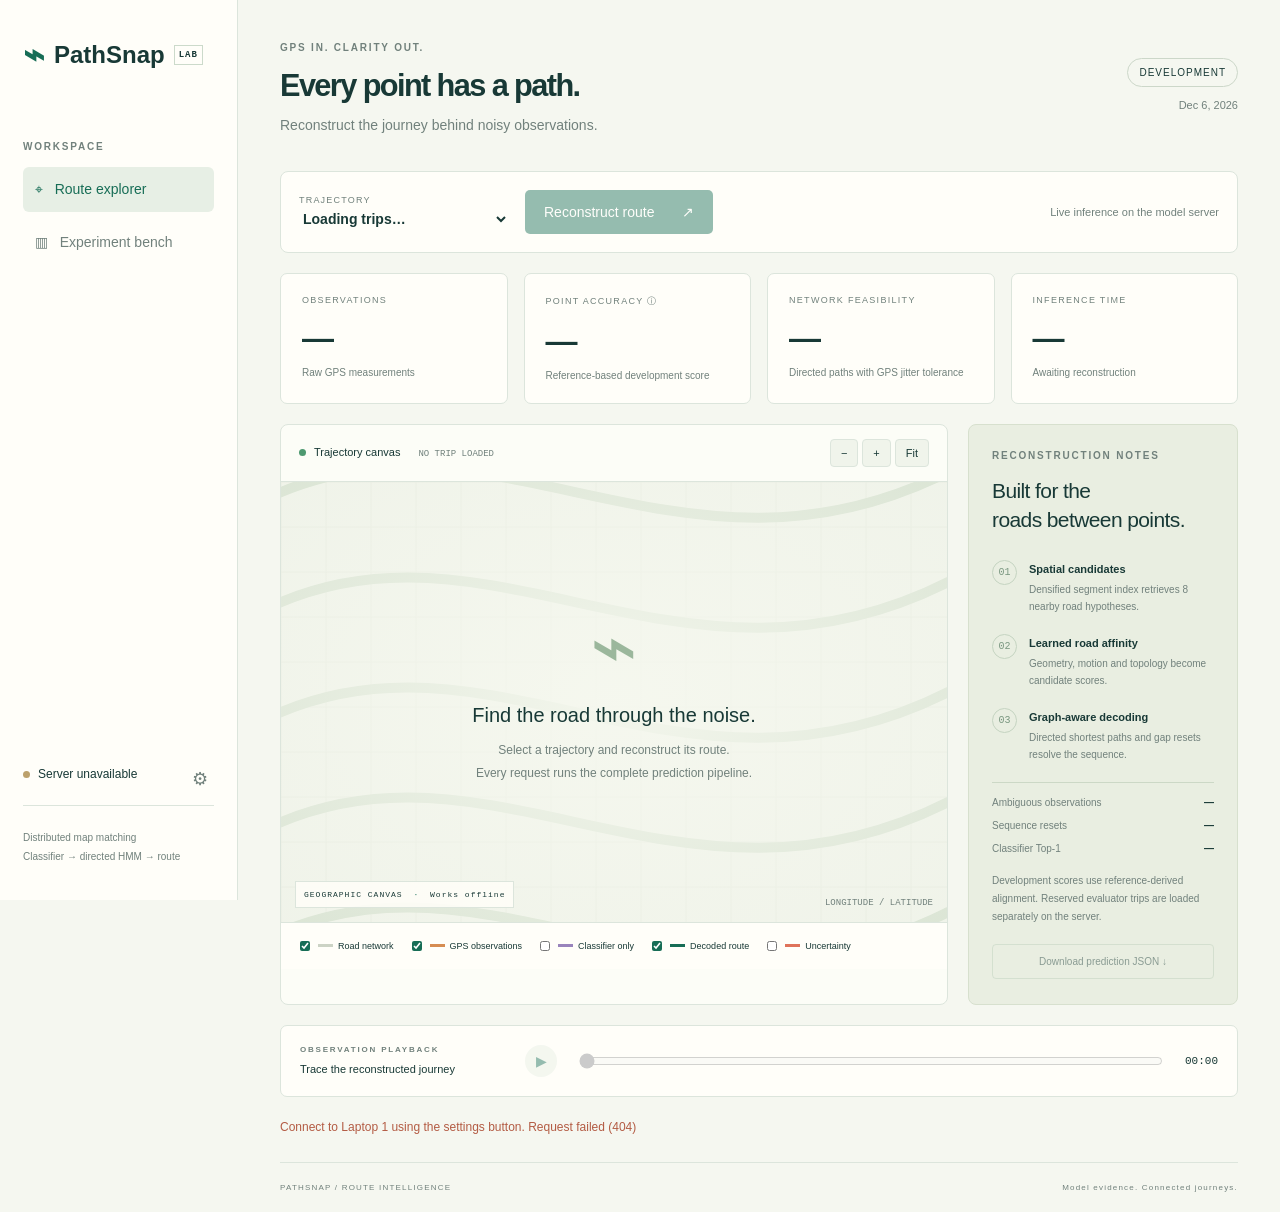
==== ui/index.html @ dffcfa97 "Prepare audited PathSnap publication snapshot" ====
<!doctype html>
<html lang="en">
  <head>
    <meta charset="utf-8" />
    <meta name="viewport" content="width=device-width,initial-scale=1" />
    <title>PathSnap / Route intelligence</title>
    <link rel="stylesheet" href="style.css" />
  </head>
  <body>
    <aside>
      <a class="brand" href="#"
        ><span class="brand-icon">⌁</span> PathSnap<span class="badge"
          >LAB</span
        ></a
      >
      <div class="eyebrow">WORKSPACE</div>
      <button class="nav active" data-view="map">⌖ &nbsp; Route explorer</button
      ><button class="nav" data-view="experiments">
        ▥ &nbsp; Experiment bench
      </button>
      <div class="sidebar-bottom">
        <span class="status-dot" id="statusDot"></span
        ><span id="connection">Connecting</span
        ><button id="settings" aria-label="API settings">⚙</button
        ><small
          >Distributed map matching<br />Classifier → directed HMM →
          route</small
        >
      </div>
    </aside>
    <main>
      <header>
        <div>
          <div class="eyebrow">GPS IN. CLARITY OUT.</div>
          <h1 id="pageTitle">Every point has a path.</h1>
          <p>Reconstruct the journey behind noisy observations.</p>
        </div>
        <div class="header-meta">
          <span class="pill" id="partition">DEVELOPMENT</span>
          <div id="clock"></div>
        </div>
      </header>
      <section id="mapView">
        <div class="toolbar">
          <div class="select-group">
            <label for="trip">TRAJECTORY</label
            ><select id="trip">
              <option>Loading trips…</option>
            </select>
          </div>
          <button class="primary" id="run">
            Reconstruct route <span>↗</span></button
          ><span class="toolbar-note" id="runNote"
            >Live inference on the model server</span
          >
        </div>
        <div class="metrics">
          <article>
            <label>OBSERVATIONS</label><strong id="observations">—</strong
            ><small>Raw GPS measurements</small>
          </article>
          <article>
            <label
              >POINT ACCURACY
              <span
                title="Computed on the server from derived reference alignment"
                >ⓘ</span
              ></label
            ><strong id="accuracy">—</strong
            ><small id="accuracyNote">Reference-based development score</small>
          </article>
          <article>
            <label>NETWORK FEASIBILITY</label><strong id="continuity">—</strong
            ><small>Directed paths with GPS jitter tolerance</small>
          </article>
          <article>
            <label>INFERENCE TIME</label><strong id="latency">—</strong
            ><small id="modelLabel">Awaiting reconstruction</small>
          </article>
        </div>
        <div class="explorer">
          <div class="map-panel">
            <div class="map-heading">
              <div>
                <span class="live-dot"></span><b>Trajectory canvas</b
                ><span id="tripTag">NO TRIP LOADED</span>
              </div>
              <div>
                <button id="zoomOut" aria-label="Zoom out">−</button
                ><button id="zoomIn" aria-label="Zoom in">+</button
                ><button id="fit">Fit</button>
              </div>
            </div>
            <div class="canvas-wrap">
              <canvas
                id="map"
                aria-label="Geographic route map, drag to pan and scroll to zoom"
              ></canvas>
              <div class="empty" id="empty">
                <div class="empty-symbol">⌁</div>
                <h2>Find the road through the noise.</h2>
                <p>
                  Select a trajectory and reconstruct its route.<br />Every
                  request runs the complete prediction pipeline.
                </p>
              </div>
              <div class="map-chip">
                GEOGRAPHIC CANVAS <span>·</span> Works offline
              </div>
              <div class="map-coordinates" id="coords">
                LONGITUDE / LATITUDE
              </div>
            </div>
            <div class="legend">
              <label
                ><input type="checkbox" data-layer="roads" checked /><i
                  class="road"
                ></i
                >Road network</label
              ><label
                ><input type="checkbox" data-layer="gps" checked /><i
                  class="gps"
                ></i
                >GPS observations</label
              ><label
                ><input type="checkbox" data-layer="classifier" /><i
                  class="classifier"
                ></i
                >Classifier only</label
              ><label
                ><input type="checkbox" data-layer="route" checked /><i
                  class="route"
                ></i
                >Decoded route</label
              ><label
                ><input type="checkbox" data-layer="uncertainty" /><i
                  class="uncertainty"
                ></i
                >Uncertainty</label
              >
            </div>
          </div>
          <div class="inspector">
            <div class="eyebrow">RECONSTRUCTION NOTES</div>
            <h2>Built for the<br />roads between points.</h2>
            <div class="pipeline-step">
              <span>01</span>
              <div>
                <b>Spatial candidates</b>
                <p>
                  Densified segment index retrieves 8 nearby road hypotheses.
                </p>
              </div>
            </div>
            <div class="pipeline-step">
              <span>02</span>
              <div>
                <b>Learned road affinity</b>
                <p>Geometry, motion and topology become candidate scores.</p>
              </div>
            </div>
            <div class="pipeline-step">
              <span>03</span>
              <div>
                <b>Graph-aware decoding</b>
                <p>
                  Directed shortest paths and gap resets resolve the sequence.
                </p>
              </div>
            </div>
            <div class="inspector-stats">
              <div>
                <span>Ambiguous observations</span><b id="uncertain">—</b>
              </div>
              <div><span>Sequence resets</span><b id="resets">—</b></div>
              <div>
                <span>Classifier Top-1</span><b id="classifierAccuracy">—</b>
              </div>
            </div>
            <div class="notice" id="metricBasis">
              Development scores use reference-derived alignment. Reserved
              evaluator trips are loaded separately on the server.
            </div>
            <button id="export" class="secondary" disabled>
              Download prediction JSON ↓
            </button>
          </div>
        </div>
        <div class="timeline">
          <div>
            <div class="eyebrow">OBSERVATION PLAYBACK</div>
            <b id="playbackLabel">Trace the reconstructed journey</b>
          </div>
          <button id="play" disabled aria-label="Play trajectory">▶</button
          ><input
            id="scrub"
            type="range"
            min="0"
            max="100"
            value="0"
            disabled
          /><span id="timeLabel">00:00</span>
        </div>
        <div id="message" role="status" aria-live="polite"></div>
      </section>
      <section id="experimentsView" hidden>
        <div class="section-heading">
          <h2>Evidence before selection.</h2>
          <p>
            Measured experiments, grouped by trip. Scores use derived point
            references.
          </p>
        </div>
        <div class="experiment-card">
          <div id="experimentSummary"></div>
          <div class="table-wrap">
            <table>
              <thead>
                <tr>
                  <th>MODEL</th>
                  <th>CV MACRO F1</th>
                  <th>CV TOP-1</th>
                  <th>TEST MACRO F1</th>
                  <th>TEST TOP-1</th>
                  <th>LOG LOSS</th>
                  <th>INFERENCE</th>
                </tr>
              </thead>
              <tbody id="experimentRows"></tbody>
            </table>
          </div>
        </div>
        <div class="experiment-card">
          <h2>Sequence decoding / ablation</h2>
          <div id="ablations"></div>
          <p class="notice">
            Decoder settings are selected on the ten permitted student-test
            trips. These development scores are optimistic; reserved evaluator
            performance remains unmeasured.
          </p>
        </div>
      </section>
      <footer>
        <span>PATHSNAP / ROUTE INTELLIGENCE</span
        ><span>Model evidence. Connected journeys.</span>
      </footer>
    </main>
    <dialog id="settingsDialog">
      <form method="dialog">
        <div class="eyebrow">TWO-LAPTOP CONNECTION</div>
        <h2>Connect to the model server.</h2>
        <p>
          Enter Laptop 1’s IPv4 address and port.<br />Example:
          http://192.168.1.25:8000
        </p>
        <label for="apiUrl">API server URL</label
        ><input id="apiUrl" type="url" required />
        <div class="dialog-actions">
          <button value="cancel" formnovalidate>Cancel</button
          ><button id="saveSettings" value="save" class="primary">
            Save connection
          </button>
        </div>
      </form>
    </dialog>
    <script src="app.js"></script>
  </body>
</html>
---- ui/style.css ----
:root {
  --ink: #183936;
  --muted: #71817c;
  --accent: #176d56;
  --line: #dce5dc;
  --paper: #f5f7f0;
  --orange: #d68d53;
}
* {
  box-sizing: border-box;
}
body {
  margin: 0;
  background: var(--paper);
  color: var(--ink);
  font:
    14px "DM Sans",
    Segoe UI,
    sans-serif;
}
button,
input,
select {
  font: inherit;
}
button {
  cursor: pointer;
  border: 0;
}
button:disabled {
  opacity: 0.45;
  cursor: default;
}
aside {
  width: 238px;
  background: #fffef9;
  position: fixed;
  inset: 0 auto 0 0;
  border-right: 1px solid var(--line);
  padding: 34px 23px;
  display: flex;
  flex-direction: column;
}
.brand {
  display: flex;
  align-items: center;
  gap: 9px;
  text-decoration: none;
  font:
    800 24px Manrope,
    Segoe UI,
    sans-serif;
  color: var(--ink);
  margin-bottom: 65px;
}
.brand-icon {
  font-size: 36px;
  color: var(--accent);
}
.badge {
  font: 600 9px monospace;
  border: 1px solid #ccdacb;
  padding: 4px;
  letter-spacing: 1px;
}
.eyebrow {
  font-size: 10px;
  letter-spacing: 1.8px;
  font-weight: 700;
  color: var(--muted);
  margin-bottom: 15px;
}
.nav {
  text-align: left;
  background: none;
  color: var(--muted);
  padding: 14px 12px;
  border-radius: 6px;
  margin-bottom: 8px;
  font-weight: 500;
}
.nav.active {
  background: #e7efe5;
  color: var(--accent);
}
.sidebar-bottom {
  margin-top: auto;
  font-size: 12px;
}
.status-dot,
.live-dot {
  display: inline-block;
  width: 7px;
  height: 7px;
  border-radius: 50%;
  background: #bca16c;
  margin-right: 8px;
}
.status-dot.connected,
.live-dot {
  background: #4d9970;
}
.sidebar-bottom small {
  display: block;
  border-top: 1px solid var(--line);
  padding-top: 22px;
  margin-top: 24px;
  line-height: 1.9;
  color: var(--muted);
}
#settings {
  float: right;
  background: none;
  color: var(--muted);
  font-size: 18px;
}
main {
  margin-left: 238px;
  padding: 42px 42px 20px;
  max-width: 1900px;
}
header {
  display: flex;
  justify-content: space-between;
  gap: 20px;
  align-items: center;
  margin-bottom: 38px;
}
h1 {
  font:
    600 clamp(26px, 2.4vw, 40px) / 1.2 Manrope,
    Segoe UI,
    sans-serif;
  letter-spacing: -1.6px;
  margin: 0 0 12px;
}
header p,
.section-heading p {
  color: var(--muted);
  margin: 0;
}
.header-meta {
  text-align: right;
}
.pill {
  font-size: 10px;
  letter-spacing: 1px;
  border: 1px solid #ccd7c9;
  padding: 8px 11px;
  border-radius: 20px;
}
#clock {
  margin-top: 20px;
  color: var(--muted);
  font-size: 11px;
}
.toolbar {
  display: flex;
  gap: 16px;
  align-items: center;
  padding: 18px;
  background: #fffef9;
  border: 1px solid var(--line);
  border-radius: 8px;
}
.select-group {
  min-width: 210px;
}
.select-group label {
  display: block;
  font-size: 9px;
  letter-spacing: 1.2px;
  color: var(--muted);
  margin-bottom: 5px;
}
select {
  border: 0;
  background: transparent;
  color: var(--ink);
  font-weight: 600;
  width: 100%;
  outline: none;
}
.primary {
  background: var(--accent);
  color: white;
  padding: 14px 19px;
  border-radius: 5px;
  font-weight: 500;
}
.primary span {
  margin-left: 24px;
}
.toolbar-note {
  font-size: 11px;
  color: var(--muted);
  margin-left: auto;
}
.metrics {
  display: grid;
  grid-template-columns: repeat(4, 1fr);
  gap: 16px;
  margin: 20px 0;
}
.metrics article {
  background: #fffef9;
  border: 1px solid var(--line);
  border-radius: 7px;
  padding: 21px;
}
.metrics label {
  font-size: 9px;
  letter-spacing: 1.3px;
  color: var(--muted);
  display: block;
}
.metrics strong {
  display: block;
  font:
    600 32px Manrope,
    Segoe UI,
    sans-serif;
  letter-spacing: -1px;
  margin: 15px 0 6px;
}
.metrics small {
  font-size: 10px;
  color: var(--muted);
}
.explorer {
  display: grid;
  grid-template-columns: minmax(0, 1fr) 270px;
  gap: 20px;
}
.map-panel {
  border: 1px solid var(--line);
  border-radius: 8px;
  overflow: hidden;
  background: #fcfdf7;
}
.map-heading {
  height: 57px;
  display: flex;
  justify-content: space-between;
  align-items: center;
  padding: 0 18px;
  border-bottom: 1px solid var(--line);
  font-size: 11px;
}
.map-heading b {
  font-weight: 500;
}
#tripTag {
  font: 9px monospace;
  margin-left: 18px;
  color: var(--muted);
}
.map-heading button {
  background: #f0f4eb;
  padding: 7px 10px;
  border: 1px solid var(--line);
  margin-left: 4px;
  border-radius: 4px;
  color: var(--ink);
}
.canvas-wrap {
  height: 440px;
  position: relative;
  overflow: hidden;
  background: #edf1e7;
}
canvas#map {
  width: 100%;
  height: 100%;
  display: block;
  cursor: grab;
}
.empty {
  position: absolute;
  inset: 0;
  display: flex;
  flex-direction: column;
  justify-content: center;
  align-items: center;
  text-align: center;
  pointer-events: none;
  background: radial-gradient(
    ellipse,
    rgba(246, 248, 239, 0.92),
    rgba(246, 248, 239, 0.3)
  );
}
.empty-symbol {
  font-size: 80px;
  line-height: 1;
  color: #9bb79c;
}
.empty h2 {
  font:
    500 20px Manrope,
    Segoe UI,
    sans-serif;
  margin-bottom: 0;
}
.empty p {
  color: var(--muted);
  font-size: 12px;
  line-height: 1.9;
}
.map-chip {
  position: absolute;
  bottom: 14px;
  left: 14px;
  font: 8px monospace;
  letter-spacing: 1px;
  background: #fffef9dd;
  border: 1px solid var(--line);
  padding: 8px;
}
.map-chip span {
  margin: 0 5px;
  color: var(--accent);
}
.map-coordinates {
  position: absolute;
  bottom: 14px;
  right: 14px;
  font: 9px monospace;
  color: var(--muted);
}
.legend {
  display: flex;
  flex-wrap: wrap;
  gap: 14px;
  padding: 15px;
  font-size: 9px;
  border-top: 1px solid var(--line);
  background: #fffef9;
}
.legend label {
  display: flex;
  align-items: center;
  gap: 5px;
  cursor: pointer;
}
.legend input {
  width: 10px;
  height: 10px;
  accent-color: var(--accent);
}
.legend i {
  display: inline-block;
  width: 15px;
  height: 3px;
  background: #ccd3c5;
}
.legend i.gps {
  background: #d68d53;
}
.legend i.route {
  background: #176d56;
}
.legend i.classifier {
  background: #9984bc;
}
.legend i.uncertainty {
  background: #df735b;
}
.inspector {
  background: #e9eee1;
  border: 1px solid #d7e0ce;
  border-radius: 8px;
  padding: 25px 23px;
}
.inspector h2 {
  font:
    500 21px/1.4 Manrope,
    Segoe UI,
    sans-serif;
  letter-spacing: -0.6px;
  margin: 0 0 25px;
}
.pipeline-step {
  display: flex;
  gap: 12px;
  margin: 0 0 19px;
}
.pipeline-step > span {
  font: 10px monospace;
  color: #7a9780;
  border: 1px solid #c5d4c1;
  border-radius: 50%;
  width: 25px;
  height: 25px;
  display: grid;
  place-items: center;
  flex-shrink: 0;
}
.pipeline-step b {
  font-size: 11px;
  font-weight: 600;
}
.pipeline-step p {
  font-size: 10px;
  line-height: 1.7;
  color: var(--muted);
  margin: 5px 0 0;
}
.inspector-stats {
  border-top: 1px solid #ccd8c6;
  padding-top: 14px;
}
.inspector-stats > div {
  display: flex;
  justify-content: space-between;
  font-size: 10px;
  margin: 0 0 12px;
}
.inspector-stats span {
  color: var(--muted);
}
.notice {
  font-size: 10px;
  line-height: 1.8;
  color: var(--muted);
  margin: 18px 0;
}
.secondary {
  border: 1px solid #bbceba;
  color: var(--ink);
  background: transparent;
  padding: 11px;
  font-size: 10px;
  width: 100%;
  border-radius: 4px;
}
.timeline {
  display: flex;
  align-items: center;
  gap: 20px;
  background: #fffef9;
  border: 1px solid var(--line);
  border-radius: 7px;
  margin: 20px 0;
  padding: 19px;
}
.timeline .eyebrow {
  font-size: 8px;
  margin-bottom: 6px;
}
.timeline b {
  font-size: 11px;
  font-weight: 500;
}
.timeline > div {
  min-width: 205px;
}
.timeline button {
  background: #e7efe5;
  color: var(--accent);
  border-radius: 50%;
  width: 32px;
  height: 32px;
}
.timeline input {
  flex: 1;
  accent-color: var(--accent);
}
#timeLabel {
  font: 11px monospace;
}
#message {
  font-size: 12px;
  line-height: 1.7;
  color: var(--muted);
  min-height: 20px;
}
footer {
  display: flex;
  justify-content: space-between;
  border-top: 1px solid var(--line);
  padding-top: 20px;
  margin-top: 25px;
  font-size: 8px;
  letter-spacing: 1.2px;
  color: var(--muted);
}
dialog {
  border: 1px solid var(--line);
  border-radius: 12px;
  padding: 32px;
  max-width: 450px;
  background: #fffef9;
  color: var(--ink);
}
dialog::backdrop {
  background: #18393677;
}
dialog p {
  color: var(--muted);
  line-height: 1.8;
}
dialog label {
  display: block;
  font-size: 11px;
  margin-bottom: 10px;
}
dialog input {
  width: 100%;
  border: 1px solid var(--line);
  padding: 12px;
  border-radius: 5px;
}
.dialog-actions {
  display: flex;
  justify-content: flex-end;
  gap: 10px;
  margin-top: 24px;
}
.dialog-actions button:not(.primary) {
  background: transparent;
  color: var(--muted);
}
.section-heading h2 {
  font:
    500 28px Manrope,
    Segoe UI,
    sans-serif;
}
.experiment-card {
  background: #fffef9;
  border: 1px solid var(--line);
  border-radius: 8px;
  padding: 25px;
  margin-top: 25px;
}
.table-wrap {
  overflow: auto;
}
table {
  width: 100%;
  border-collapse: collapse;
  text-align: left;
  font-size: 12px;
}
th {
  font-size: 9px;
  letter-spacing: 1px;
  color: var(--muted);
  padding: 18px 12px;
  border-bottom: 1px solid var(--line);
}
td {
  padding: 17px 12px;
  border-bottom: 1px solid #edf0e8;
}
tr.winner {
  background: #e7efe5;
}
#experimentSummary {
  line-height: 1.8;
  color: var(--muted);
  font-size: 12px;
}
#ablations {
  display: grid;
  grid-template-columns: repeat(4, 1fr);
  gap: 18px;
}
.ablation {
  padding: 20px;
  background: #f1f5ea;
  border-radius: 5px;
}
.ablation span {
  font-size: 11px;
  color: var(--muted);
}
.ablation strong {
  display: block;
  font:
    600 28px Manrope,
    Segoe UI,
    sans-serif;
  margin: 12px 0;
}
.ablation small {
  font-size: 10px;
  color: var(--muted);
}
[hidden] {
  display: none !important;
}
@media (min-width: 1600px) {
  .canvas-wrap {
    height: 540px;
  }
  .explorer {
    grid-template-columns: minmax(0, 1fr) 310px;
  }
}
@media (max-width: 1150px) {
  aside {
    width: 195px;
    padding: 30px 17px;
  }
  .brand {
    font-size: 21px;
  }
  main {
    margin-left: 195px;
    padding: 30px 24px;
  }
  .explorer {
    grid-template-columns: 1fr;
  }
  .inspector {
    display: none;
  }
  .toolbar-note {
    display: none;
  }
  .metrics article {
    padding: 15px;
  }
  .metrics strong {
    font-size: 26px;
  }
}
@media (max-width: 700px) {
  aside {
    position: static;
    width: auto;
    padding: 14px;
    flex-direction: row;
    gap: 8px;
    align-items: center;
  }
  .brand {
    margin: 0 auto 0 0;
    font-size: 20px;
  }
  .brand-icon {
    font-size: 25px;
  }
  .badge,
  aside > .eyebrow,
  .sidebar-bottom {
    display: none;
  }
  .nav {
    margin: 0;
    font-size: 10px;
    padding: 10px;
  }
  main {
    margin: 0;
    padding: 24px 14px;
  }
  .header-meta {
    display: none;
  }
  header {
    margin-bottom: 25px;
  }
  h1 {
    letter-spacing: -1px;
  }
  .metrics {
    grid-template-columns: repeat(2, 1fr);
    gap: 10px;
  }
  .toolbar {
    gap: 10px;
    padding: 12px;
  }
  .select-group {
    min-width: 0;
    flex: 1;
  }
  .primary {
    font-size: 11px;
    padding: 13px;
  }
  .primary span {
    margin-left: 5px;
  }
  .canvas-wrap {
    height: 380px;
  }
  #tripTag {
    display: none;
  }
  .timeline {
    gap: 10px;
  }
  .timeline > div {
    display: none;
  }
  .legend {
    gap: 8px;
  }
  .map-coordinates {
    display: none;
  }
  #ablations {
    grid-template-columns: repeat(2, 1fr);
  }
  footer span:last-child {
    display: none;
  }
}
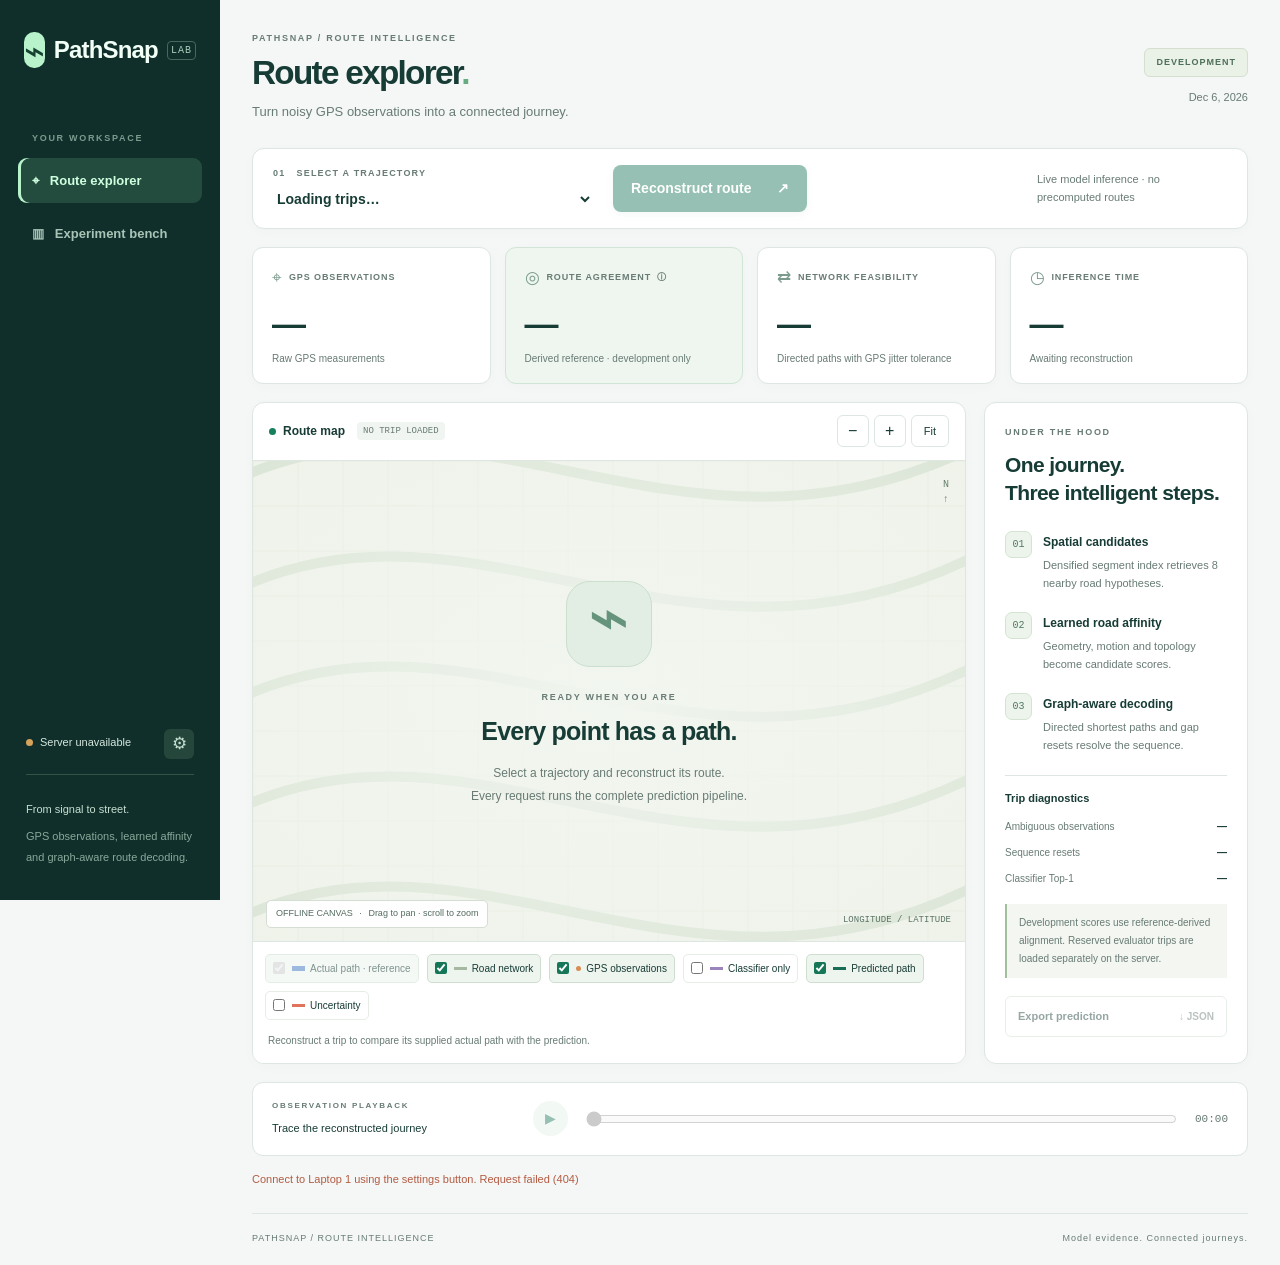
==== commit aaefc5b9: "Refresh dashboard and add independent reference route comparison" ====
--- a/ui/index.html
+++ b/ui/index.html
@@ -8,13 +8,14 @@
   </head>
   <body>
     <aside>
-      <a class="brand" href="#"
+      <a class="brand" href="#" aria-label="PathSnap home"
         ><span class="brand-icon">⌁</span> PathSnap<span class="badge"
           >LAB</span
         ></a
       >
-      <div class="eyebrow">WORKSPACE</div>
-      <button class="nav active" data-view="map">⌖ &nbsp; Route explorer</button
+      <div class="eyebrow">YOUR WORKSPACE</div>
+      <button class="nav active" data-view="map" aria-current="page">
+        ⌖ &nbsp; Route explorer</button
       ><button class="nav" data-view="experiments">
         ▥ &nbsp; Experiment bench
       </button>
@@ -23,17 +24,19 @@
         ><span id="connection">Connecting</span
         ><button id="settings" aria-label="API settings">⚙</button
         ><small
-          >Distributed map matching<br />Classifier → directed HMM →
-          route</small
+          ><b>From signal to street.</b><br />GPS observations, learned
+          affinity<br />and graph-aware route decoding.</small
         >
       </div>
     </aside>
     <main>
       <header>
         <div>
-          <div class="eyebrow">GPS IN. CLARITY OUT.</div>
-          <h1 id="pageTitle">Every point has a path.</h1>
-          <p>Reconstruct the journey behind noisy observations.</p>
+          <div class="eyebrow">PATHSNAP / ROUTE INTELLIGENCE</div>
+          <h1 id="pageTitle">Route explorer<span class="title-dot">.</span></h1>
+          <p id="pageSubtitle">
+            Turn noisy GPS observations into a connected journey.
+          </p>
         </div>
         <div class="header-meta">
           <span class="pill" id="partition">DEVELOPMENT</span>
@@ -43,38 +46,43 @@
       <section id="mapView">
         <div class="toolbar">
           <div class="select-group">
-            <label for="trip">TRAJECTORY</label
+            <label for="trip">01 &nbsp; SELECT A TRAJECTORY</label
             ><select id="trip">
               <option>Loading trips…</option>
             </select>
           </div>
-          <button class="primary" id="run">
+          <button class="primary" id="run" disabled>
             Reconstruct route <span>↗</span></button
           ><span class="toolbar-note" id="runNote"
-            >Live inference on the model server</span
+            >Live model inference · no precomputed routes</span
           >
         </div>
         <div class="metrics">
           <article>
-            <label>OBSERVATIONS</label><strong id="observations">—</strong
+            <label><span class="metric-icon">⌖</span> GPS OBSERVATIONS</label
+            ><strong id="observations">—</strong
             ><small>Raw GPS measurements</small>
           </article>
           <article>
             <label
-              >POINT ACCURACY
+              ><span class="metric-icon">◎</span> ROUTE AGREEMENT
               <span
                 title="Computed on the server from derived reference alignment"
                 >ⓘ</span
               ></label
             ><strong id="accuracy">—</strong
-            ><small id="accuracyNote">Reference-based development score</small>
+            ><small id="accuracyNote"
+              >Derived reference · development only</small
+            >
           </article>
           <article>
-            <label>NETWORK FEASIBILITY</label><strong id="continuity">—</strong
+            <label><span class="metric-icon">⇄</span> NETWORK FEASIBILITY</label
+            ><strong id="continuity">—</strong
             ><small>Directed paths with GPS jitter tolerance</small>
           </article>
           <article>
-            <label>INFERENCE TIME</label><strong id="latency">—</strong
+            <label><span class="metric-icon">◷</span> INFERENCE TIME</label
+            ><strong id="latency">—</strong
             ><small id="modelLabel">Awaiting reconstruction</small>
           </article>
         </div>
@@ -82,7 +90,7 @@
           <div class="map-panel">
             <div class="map-heading">
               <div>
-                <span class="live-dot"></span><b>Trajectory canvas</b
+                <span class="live-dot"></span><b>Route map</b
                 ><span id="tripTag">NO TRIP LOADED</span>
               </div>
               <div>
@@ -98,20 +106,39 @@
               ></canvas>
               <div class="empty" id="empty">
                 <div class="empty-symbol">⌁</div>
-                <h2>Find the road through the noise.</h2>
+                <span class="eyebrow">READY WHEN YOU ARE</span>
+                <h2>Every point has a path.</h2>
                 <p>
                   Select a trajectory and reconstruct its route.<br />Every
                   request runs the complete prediction pipeline.
                 </p>
               </div>
+              <div class="loading-overlay" id="loading" hidden role="status">
+                <span class="spinner" aria-hidden="true"></span>
+                <b>Reconstructing the journey</b>
+                <span
+                  >Running candidates, classifier and sequence decoding…</span
+                >
+              </div>
+              <span class="north" aria-hidden="true">N<br />↑</span>
               <div class="map-chip">
-                GEOGRAPHIC CANVAS <span>·</span> Works offline
+                OFFLINE CANVAS <span>·</span> Drag to pan · scroll to zoom
               </div>
               <div class="map-coordinates" id="coords">
                 LONGITUDE / LATITUDE
               </div>
             </div>
             <div class="legend">
+              <label
+                id="referenceLayerLabel"
+                title="Supplied .route reference, loaded separately after prediction"
+                ><input
+                  type="checkbox"
+                  data-layer="reference"
+                  checked
+                  disabled
+                /><i class="reference"></i>Actual path · reference</label
+              >
               <label
                 ><input type="checkbox" data-layer="roads" checked /><i
                   class="road"
@@ -131,7 +158,7 @@
                 ><input type="checkbox" data-layer="route" checked /><i
                   class="route"
                 ></i
-                >Decoded route</label
+                >Predicted path</label
               ><label
                 ><input type="checkbox" data-layer="uncertainty" /><i
                   class="uncertainty"
@@ -139,10 +166,17 @@
                 >Uncertainty</label
               >
             </div>
+            <div id="referenceNote" class="reference-note" role="status">
+              Reconstruct a trip to compare its supplied actual path with the
+              prediction.
+            </div>
           </div>
           <div class="inspector">
-            <div class="eyebrow">RECONSTRUCTION NOTES</div>
-            <h2>Built for the<br />roads between points.</h2>
+            <div class="eyebrow">UNDER THE HOOD</div>
+            <h2>
+              One journey.<br />
+              Three intelligent steps.
+            </h2>
             <div class="pipeline-step">
               <span>01</span>
               <div>
@@ -169,6 +203,7 @@
               </div>
             </div>
             <div class="inspector-stats">
+              <h3>Trip diagnostics</h3>
               <div>
                 <span>Ambiguous observations</span><b id="uncertain">—</b>
               </div>
@@ -182,7 +217,7 @@
               evaluator trips are loaded separately on the server.
             </div>
             <button id="export" class="secondary" disabled>
-              Download prediction JSON ↓
+              Export prediction <span>↓ JSON</span>
             </button>
           </div>
         </div>
@@ -194,6 +229,7 @@
           <button id="play" disabled aria-label="Play trajectory">▶</button
           ><input
             id="scrub"
+            aria-label="Observation playback position"
             type="range"
             min="0"
             max="100"
@@ -205,10 +241,12 @@
       </section>
       <section id="experimentsView" hidden>
         <div class="section-heading">
-          <h2>Evidence before selection.</h2>
+          <div class="eyebrow">MODEL COMPARISON</div>
+          <h2>Evidence behind every decision.</h2>
           <p>
-            Measured experiments, grouped by trip. Scores use derived point
-            references.
+            Trip-grouped cross-validation compares candidate classifiers. Test
+            Top-1 is pooled across observations; route scores below give each
+            trip equal weight.
           </p>
         </div>
         <div class="experiment-card">
@@ -220,8 +258,8 @@
                   <th>MODEL</th>
                   <th>CV MACRO F1</th>
                   <th>CV TOP-1</th>
-                  <th>TEST MACRO F1</th>
-                  <th>TEST TOP-1</th>
+                  <th>DEV TEST F1</th>
+                  <th>DEV TEST TOP-1</th>
                   <th>LOG LOSS</th>
                   <th>INFERENCE</th>
                 </tr>
@@ -231,7 +269,8 @@
           </div>
         </div>
         <div class="experiment-card">
-          <h2>Sequence decoding / ablation</h2>
+          <div class="eyebrow">FROM CANDIDATES TO CONNECTED ROUTES</div>
+          <h2>What sequence decoding adds</h2>
           <div id="ablations"></div>
           <p class="notice">
             Decoder settings are selected on the ten permitted student-test
--- a/ui/style.css
+++ b/ui/style.css
@@ -1,10 +1,12 @@
 :root {
-  --ink: #183936;
-  --muted: #71817c;
-  --accent: #176d56;
-  --line: #dce5dc;
-  --paper: #f5f7f0;
+  --ink: #173c35;
+  --muted: #687b75;
+  --accent: #167658;
+  --line: #dde6e0;
+  --paper: #f4f7f5;
   --orange: #d68d53;
+  --surface: #fff;
+  --shadow: 0 3px 14px #183c3505;
 }
 * {
   box-sizing: border-box;
@@ -14,8 +16,8 @@
   background: var(--paper);
   color: var(--ink);
   font:
-    14px "DM Sans",
-    Segoe UI,
+    14px/1.5 "Segoe UI",
+    Arial,
     sans-serif;
 }
 button,
@@ -26,66 +28,106 @@
 button {
   cursor: pointer;
   border: 0;
+  transition:
+    background 0.15s,
+    box-shadow 0.15s,
+    transform 0.15s;
 }
 button:disabled {
   opacity: 0.45;
-  cursor: default;
+  cursor: not-allowed;
+}
+button:not(:disabled):active {
+  transform: translateY(1px);
+}
+button:focus-visible,
+a:focus-visible,
+input:focus-visible,
+select:focus-visible,
+canvas:focus-visible {
+  outline: 3px solid #73c9a8;
+  outline-offset: 3px;
+}
+button:hover:not(:disabled) {
+  filter: brightness(0.96);
+}
+[hidden] {
+  display: none !important;
 }
 aside {
-  width: 238px;
-  background: #fffef9;
+  width: 220px;
+  background: #102f2a;
   position: fixed;
   inset: 0 auto 0 0;
-  border-right: 1px solid var(--line);
-  padding: 34px 23px;
+  padding: 32px 18px;
   display: flex;
   flex-direction: column;
+  color: #d5e7df;
+  z-index: 5;
 }
 .brand {
   display: flex;
   align-items: center;
   gap: 9px;
   text-decoration: none;
-  font:
-    800 24px Manrope,
-    Segoe UI,
-    sans-serif;
-  color: var(--ink);
-  margin-bottom: 65px;
+  font-size: 24px;
+  font-weight: 750;
+  letter-spacing: -0.8px;
+  color: #f1fff7;
+  margin: 0 6px 64px;
 }
 .brand-icon {
-  font-size: 36px;
-  color: var(--accent);
+  display: grid;
+  place-items: center;
+  background: #b8f3cc;
+  color: #164331;
+  width: 34px;
+  height: 36px;
+  border-radius: 10px;
+  font-size: 35px;
+  font-weight: 500;
+  line-height: 1;
 }
 .badge {
-  font: 600 9px monospace;
-  border: 1px solid #ccdacb;
-  padding: 4px;
+  font: 10px monospace;
   letter-spacing: 1px;
+  color: #a9cdbb;
+  border: 1px solid #47685a;
+  border-radius: 4px;
+  padding: 3px;
+  margin-left: auto;
 }
 .eyebrow {
   font-size: 10px;
-  letter-spacing: 1.8px;
+  letter-spacing: 1.7px;
   font-weight: 700;
   color: var(--muted);
-  margin-bottom: 15px;
+  margin-bottom: 12px;
+}
+aside > .eyebrow {
+  padding-left: 14px;
+  color: #7b9b8e;
+  font-size: 9px;
 }
 .nav {
   text-align: left;
   background: none;
-  color: var(--muted);
-  padding: 14px 12px;
-  border-radius: 6px;
+  color: #a9c4b7;
+  padding: 13px 14px;
+  border-radius: 9px;
   margin-bottom: 8px;
-  font-weight: 500;
+  font-weight: 600;
+  font-size: 13px;
 }
 .nav.active {
-  background: #e7efe5;
-  color: var(--accent);
+  background: #244c3e;
+  color: #ceffdf;
+  box-shadow: inset 3px 0 #b8f3cc;
 }
 .sidebar-bottom {
   margin-top: auto;
-  font-size: 12px;
+  font-size: 11px;
+  padding: 0 8px;
 }
 .status-dot,
 .live-dot {
@@ -93,178 +135,250 @@
   width: 7px;
   height: 7px;
   border-radius: 50%;
-  background: #bca16c;
-  margin-right: 8px;
-}
-.status-dot.connected,
+  background: #d5a35a;
+  margin-right: 7px;
+}
+.status-dot.connected {
+  background: #a9eac2;
+  box-shadow: 0 0 0 4px #a9eac212;
+}
 .live-dot {
-  background: #4d9970;
+  background: #16805c;
 }
 .sidebar-bottom small {
   display: block;
-  border-top: 1px solid var(--line);
-  padding-top: 22px;
+  border-top: 1px solid #355247;
+  padding-top: 24px;
   margin-top: 24px;
   line-height: 1.9;
-  color: var(--muted);
+  color: #88a99a;
+  font-size: 11px;
+}
+.sidebar-bottom small b {
+  font-weight: 500;
+  color: #c6dfd1;
+  display: inline-block;
+  margin-bottom: 6px;
 }
 #settings {
   float: right;
-  background: none;
-  color: var(--muted);
-  font-size: 18px;
+  background: #25463b;
+  color: #c4dfd0;
+  border-radius: 6px;
+  font-size: 17px;
+  width: 30px;
+  height: 30px;
+  margin-top: -5px;
 }
 main {
-  margin-left: 238px;
-  padding: 42px 42px 20px;
-  max-width: 1900px;
+  margin-left: 220px;
+  padding: 32px 32px 20px;
+  max-width: 2000px;
 }
 header {
   display: flex;
   justify-content: space-between;
   gap: 20px;
   align-items: center;
-  margin-bottom: 38px;
+  margin-bottom: 27px;
+}
+header .eyebrow {
+  margin-bottom: 8px;
+  font-size: 9px;
 }
 h1 {
-  font:
-    600 clamp(26px, 2.4vw, 40px) / 1.2 Manrope,
-    Segoe UI,
-    sans-serif;
-  letter-spacing: -1.6px;
-  margin: 0 0 12px;
+  font-size: clamp(30px, 2.6vw, 42px);
+  font-weight: 650;
+  line-height: 1.15;
+  letter-spacing: -1.7px;
+  margin: 0 0 10px;
+}
+.title-dot {
+  color: #66ac80;
 }
 header p,
 .section-heading p {
   color: var(--muted);
   margin: 0;
+  font-size: 13px;
 }
 .header-meta {
   text-align: right;
+  flex-shrink: 0;
 }
 .pill {
-  font-size: 10px;
+  font-size: 9px;
+  font-weight: 700;
   letter-spacing: 1px;
-  border: 1px solid #ccd7c9;
-  padding: 8px 11px;
-  border-radius: 20px;
+  border: 1px solid #d4dfcf;
+  background: #eaf1e6;
+  color: #4e705b;
+  padding: 7px 11px;
+  border-radius: 6px;
+  display: inline-block;
 }
 #clock {
-  margin-top: 20px;
+  margin-top: 12px;
   color: var(--muted);
   font-size: 11px;
 }
 .toolbar {
   display: flex;
-  gap: 16px;
+  gap: 20px;
   align-items: center;
-  padding: 18px;
-  background: #fffef9;
+  padding: 16px 20px;
+  background: var(--surface);
   border: 1px solid var(--line);
-  border-radius: 8px;
+  border-radius: 12px;
+  box-shadow: var(--shadow);
 }
 .select-group {
-  min-width: 210px;
+  min-width: 220px;
+  flex: 0 1 320px;
 }
 .select-group label {
   display: block;
   font-size: 9px;
+  font-weight: 700;
   letter-spacing: 1.2px;
   color: var(--muted);
-  margin-bottom: 5px;
+  margin-bottom: 6px;
 }
 select {
   border: 0;
   background: transparent;
   color: var(--ink);
-  font-weight: 600;
+  font-weight: 650;
   width: 100%;
-  outline: none;
+  padding: 3px 3px 3px 0;
+  cursor: pointer;
 }
 .primary {
   background: var(--accent);
   color: white;
-  padding: 14px 19px;
-  border-radius: 5px;
-  font-weight: 500;
+  padding: 13px 18px;
+  border-radius: 8px;
+  font-weight: 600;
+  box-shadow: 0 3px 7px #16765815;
+  white-space: nowrap;
 }
 .primary span {
-  margin-left: 24px;
+  margin-left: 22px;
 }
 .toolbar-note {
   font-size: 11px;
   color: var(--muted);
   margin-left: auto;
+  max-width: 190px;
+  line-height: 1.6;
 }
 .metrics {
   display: grid;
-  grid-template-columns: repeat(4, 1fr);
-  gap: 16px;
-  margin: 20px 0;
+  grid-template-columns: repeat(4, minmax(0, 1fr));
+  gap: 14px;
+  margin: 18px 0;
 }
 .metrics article {
-  background: #fffef9;
+  background: var(--surface);
   border: 1px solid var(--line);
-  border-radius: 7px;
-  padding: 21px;
+  border-radius: 11px;
+  padding: 17px 19px;
+  box-shadow: var(--shadow);
+}
+.metrics article:nth-child(2) {
+  background: #eef6ef;
+  border-color: #d1e5d7;
 }
 .metrics label {
   font-size: 9px;
-  letter-spacing: 1.3px;
-  color: var(--muted);
-  display: block;
+  letter-spacing: 0.9px;
+  font-weight: 650;
+  color: var(--muted);
+  display: flex;
+  align-items: center;
+  gap: 6px;
+}
+.metric-icon {
+  font-size: 17px;
+  font-weight: 400;
+  color: #7c9b8d;
 }
 .metrics strong {
   display: block;
-  font:
-    600 32px Manrope,
-    Segoe UI,
-    sans-serif;
-  letter-spacing: -1px;
-  margin: 15px 0 6px;
+  font-size: 34px;
+  font-weight: 600;
+  letter-spacing: -1.4px;
+  line-height: 1.2;
+  margin: 12px 0 7px;
+  font-variant-numeric: tabular-nums;
 }
 .metrics small {
+  display: block;
   font-size: 10px;
   color: var(--muted);
+  line-height: 1.5;
+  overflow-wrap: anywhere;
 }
 .explorer {
   display: grid;
-  grid-template-columns: minmax(0, 1fr) 270px;
-  gap: 20px;
+  grid-template-columns: minmax(0, 1fr) 264px;
+  gap: 18px;
 }
 .map-panel {
   border: 1px solid var(--line);
-  border-radius: 8px;
+  border-radius: 12px;
   overflow: hidden;
-  background: #fcfdf7;
+  background: var(--surface);
+  box-shadow: var(--shadow);
+  min-width: 0;
 }
 .map-heading {
-  height: 57px;
+  min-height: 58px;
   display: flex;
   justify-content: space-between;
+  gap: 8px;
   align-items: center;
-  padding: 0 18px;
+  padding: 10px 16px;
   border-bottom: 1px solid var(--line);
-  font-size: 11px;
+  font-size: 12px;
+}
+.map-heading > div:first-child {
+  display: flex;
+  align-items: center;
+  flex-wrap: wrap;
+  gap: 0;
+}
+.map-heading > div:last-child {
+  display: flex;
+  flex-shrink: 0;
+  gap: 5px;
 }
 .map-heading b {
-  font-weight: 500;
+  font-weight: 650;
 }
 #tripTag {
   font: 9px monospace;
-  margin-left: 18px;
-  color: var(--muted);
+  margin-left: 12px;
+  color: var(--muted);
+  background: #f1f5f2;
+  border-radius: 4px;
+  padding: 4px 6px;
 }
 .map-heading button {
-  background: #f0f4eb;
-  padding: 7px 10px;
+  background: white;
+  min-width: 32px;
+  height: 32px;
   border: 1px solid var(--line);
-  margin-left: 4px;
-  border-radius: 4px;
+  border-radius: 6px;
   color: var(--ink);
+  font-size: 16px;
+}
+#fit {
+  font-size: 11px;
+  padding: 0 12px;
 }
 .canvas-wrap {
-  height: 440px;
+  height: 480px;
   position: relative;
   overflow: hidden;
   background: #edf1e7;
@@ -275,6 +389,9 @@
   display: block;
   cursor: grab;
 }
+canvas#map:active {
+  cursor: grabbing;
+}
 .empty {
   position: absolute;
   inset: 0;
@@ -284,78 +401,108 @@
   align-items: center;
   text-align: center;
   pointer-events: none;
-  background: radial-gradient(
-    ellipse,
-    rgba(246, 248, 239, 0.92),
-    rgba(246, 248, 239, 0.3)
-  );
+  background: radial-gradient(ellipse, #f2f6f0f5, #f2f6f055);
+  padding: 30px;
 }
 .empty-symbol {
-  font-size: 80px;
+  font-size: 70px;
   line-height: 1;
-  color: #9bb79c;
+  color: #65937b;
+  background: #e2eee3;
+  border: 1px solid #cadfce;
+  border-radius: 24px;
+  width: 86px;
+  height: 86px;
+  margin-bottom: 24px;
+}
+.empty .eyebrow {
+  font-size: 9px;
+  margin-bottom: 8px;
 }
 .empty h2 {
-  font:
-    500 20px Manrope,
-    Segoe UI,
-    sans-serif;
-  margin-bottom: 0;
+  font-weight: 550;
+  font-size: 25px;
+  letter-spacing: -0.8px;
+  margin: 0;
 }
 .empty p {
   color: var(--muted);
   font-size: 12px;
   line-height: 1.9;
+  margin: 12px 0;
 }
 .map-chip {
   position: absolute;
-  bottom: 14px;
-  left: 14px;
-  font: 8px monospace;
-  letter-spacing: 1px;
-  background: #fffef9dd;
-  border: 1px solid var(--line);
-  padding: 8px;
+  bottom: 13px;
+  left: 13px;
+  font-size: 9px;
+  color: #536b5f;
+  background: #fffffff0;
+  border: 1px solid #d4ded2;
+  border-radius: 5px;
+  padding: 6px 9px;
+  pointer-events: none;
 }
 .map-chip span {
-  margin: 0 5px;
-  color: var(--accent);
+  margin: 0 4px;
 }
 .map-coordinates {
   position: absolute;
-  bottom: 14px;
+  bottom: 16px;
   right: 14px;
   font: 9px monospace;
-  color: var(--muted);
+  color: #597363;
+  pointer-events: none;
+}
+.north {
+  position: absolute;
+  right: 16px;
+  top: 16px;
+  font: 10px/1.5 monospace;
+  text-align: center;
+  color: #67816e;
+  pointer-events: none;
 }
 .legend {
   display: flex;
   flex-wrap: wrap;
-  gap: 14px;
-  padding: 15px;
-  font-size: 9px;
+  gap: 8px;
+  padding: 12px;
   border-top: 1px solid var(--line);
-  background: #fffef9;
+  background: var(--surface);
 }
 .legend label {
   display: flex;
   align-items: center;
   gap: 5px;
   cursor: pointer;
+  padding: 6px 7px;
+  border: 1px solid #e6ece6;
+  border-radius: 5px;
+  font-size: 10px;
+  user-select: none;
+}
+.legend label:has(input:checked) {
+  background: #eef5ef;
+  border-color: #cedfd0;
 }
 .legend input {
-  width: 10px;
-  height: 10px;
+  width: 12px;
+  height: 12px;
+  margin: 0 2px 0 0;
   accent-color: var(--accent);
 }
 .legend i {
   display: inline-block;
-  width: 15px;
+  width: 13px;
   height: 3px;
-  background: #ccd3c5;
+  background: #a6b7a2;
 }
 .legend i.gps {
   background: #d68d53;
+  width: 5px;
+  height: 5px;
+  border-radius: 50%;
 }
 .legend i.route {
   background: #176d56;
@@ -367,154 +514,197 @@
   background: #df735b;
 }
 .inspector {
-  background: #e9eee1;
-  border: 1px solid #d7e0ce;
-  border-radius: 8px;
-  padding: 25px 23px;
+  background: #fff;
+  border: 1px solid var(--line);
+  border-radius: 12px;
+  padding: 23px 20px;
+  box-shadow: var(--shadow);
+}
+.inspector .eyebrow {
+  font-size: 9px;
 }
 .inspector h2 {
-  font:
-    500 21px/1.4 Manrope,
-    Segoe UI,
-    sans-serif;
+  font-size: 21px;
+  font-weight: 550;
+  line-height: 1.35;
   letter-spacing: -0.6px;
-  margin: 0 0 25px;
+  margin: 0 0 23px;
 }
 .pipeline-step {
   display: flex;
-  gap: 12px;
-  margin: 0 0 19px;
+  gap: 11px;
+  margin: 0 0 20px;
 }
 .pipeline-step > span {
   font: 10px monospace;
-  color: #7a9780;
-  border: 1px solid #c5d4c1;
-  border-radius: 50%;
-  width: 25px;
-  height: 25px;
+  color: #507961;
+  background: #edf4ec;
+  border: 1px solid #d5e4d2;
+  border-radius: 7px;
+  width: 27px;
+  height: 27px;
   display: grid;
   place-items: center;
   flex-shrink: 0;
 }
 .pipeline-step b {
+  font-size: 12px;
+  font-weight: 600;
+}
+.pipeline-step p {
   font-size: 11px;
+  line-height: 1.65;
+  color: var(--muted);
+  margin: 4px 0 0;
+}
+.inspector-stats {
+  border-top: 1px solid var(--line);
+  padding-top: 14px;
+}
+.inspector-stats h3 {
+  font-size: 11px;
+  margin: 0 0 13px;
+  font-weight: 650;
+}
+.inspector-stats > div {
+  display: flex;
+  justify-content: space-between;
+  gap: 6px;
+  font-size: 10px;
+  margin: 0 0 11px;
+}
+.inspector-stats span {
+  color: var(--muted);
+}
+.inspector-stats b {
+  font-variant-numeric: tabular-nums;
+}
+.notice {
+  font-size: 11px;
+  line-height: 1.8;
+  color: var(--muted);
+  margin: 18px 0;
+}
+#metricBasis {
+  background: #f3f6f1;
+  border-left: 2px solid #a3bfa0;
+  padding: 10px 12px;
+  font-size: 10px;
+}
+.secondary {
+  border: 1px solid #ceddd0;
+  color: var(--ink);
+  background: white;
+  padding: 11px 12px;
+  font-size: 11px;
+  width: 100%;
+  border-radius: 6px;
+  display: flex;
+  justify-content: space-between;
+  align-items: center;
   font-weight: 600;
 }
-.pipeline-step p {
+.secondary span {
+  color: var(--muted);
   font-size: 10px;
-  line-height: 1.7;
-  color: var(--muted);
-  margin: 5px 0 0;
-}
-.inspector-stats {
-  border-top: 1px solid #ccd8c6;
-  padding-top: 14px;
-}
-.inspector-stats > div {
-  display: flex;
-  justify-content: space-between;
-  font-size: 10px;
-  margin: 0 0 12px;
-}
-.inspector-stats span {
-  color: var(--muted);
-}
-.notice {
-  font-size: 10px;
-  line-height: 1.8;
-  color: var(--muted);
-  margin: 18px 0;
-}
-.secondary {
-  border: 1px solid #bbceba;
-  color: var(--ink);
-  background: transparent;
-  padding: 11px;
-  font-size: 10px;
-  width: 100%;
-  border-radius: 4px;
 }
 .timeline {
   display: flex;
   align-items: center;
-  gap: 20px;
-  background: #fffef9;
+  gap: 16px;
+  background: var(--surface);
   border: 1px solid var(--line);
-  border-radius: 7px;
-  margin: 20px 0;
-  padding: 19px;
+  border-radius: 11px;
+  margin: 18px 0 14px;
+  padding: 17px 19px;
 }
 .timeline .eyebrow {
   font-size: 8px;
-  margin-bottom: 6px;
+  margin-bottom: 5px;
 }
 .timeline b {
   font-size: 11px;
   font-weight: 500;
 }
 .timeline > div {
-  min-width: 205px;
+  min-width: 245px;
 }
 .timeline button {
-  background: #e7efe5;
+  background: #e4f0e5;
   color: var(--accent);
   border-radius: 50%;
-  width: 32px;
-  height: 32px;
+  width: 35px;
+  height: 35px;
+  flex-shrink: 0;
 }
 .timeline input {
   flex: 1;
+  min-width: 0;
   accent-color: var(--accent);
+  cursor: pointer;
 }
 #timeLabel {
   font: 11px monospace;
+  color: var(--muted);
 }
 #message {
-  font-size: 12px;
-  line-height: 1.7;
+  font-size: 11px;
+  line-height: 1.8;
   color: var(--muted);
   min-height: 20px;
+  overflow-wrap: anywhere;
 }
 footer {
   display: flex;
   justify-content: space-between;
+  gap: 15px;
   border-top: 1px solid var(--line);
-  padding-top: 20px;
-  margin-top: 25px;
-  font-size: 8px;
-  letter-spacing: 1.2px;
+  padding-top: 18px;
+  margin-top: 23px;
+  font-size: 9px;
+  letter-spacing: 1px;
   color: var(--muted);
 }
 dialog {
   border: 1px solid var(--line);
-  border-radius: 12px;
-  padding: 32px;
-  max-width: 450px;
-  background: #fffef9;
+  border-radius: 16px;
+  padding: 30px;
+  width: min(460px, calc(100% - 32px));
+  background: white;
   color: var(--ink);
+  box-shadow: 0 25px 90px #102f2a33;
 }
 dialog::backdrop {
-  background: #18393677;
+  background: #102f2a88;
+  backdrop-filter: blur(4px);
+}
+dialog h2 {
+  font-size: 23px;
+  line-height: 1.3;
+  letter-spacing: -0.6px;
 }
 dialog p {
   color: var(--muted);
   line-height: 1.8;
+  font-size: 12px;
 }
 dialog label {
   display: block;
-  font-size: 11px;
-  margin-bottom: 10px;
+  font-size: 12px;
+  margin-bottom: 9px;
 }
 dialog input {
   width: 100%;
-  border: 1px solid var(--line);
+  border: 1px solid #cad8ce;
   padding: 12px;
-  border-radius: 5px;
+  border-radius: 7px;
+  color: var(--ink);
+  background: #f9fbf8;
 }
 .dialog-actions {
   display: flex;
   justify-content: flex-end;
-  gap: 10px;
+  gap: 18px;
   margin-top: 24px;
 }
 .dialog-actions button:not(.primary) {
@@ -522,191 +712,575 @@
   color: var(--muted);
 }
 .section-heading h2 {
-  font:
-    500 28px Manrope,
-    Segoe UI,
-    sans-serif;
+  font-size: 27px;
+  font-weight: 550;
+  letter-spacing: -0.8px;
+  margin: 0 0 10px;
+}
+.section-heading p {
+  max-width: 760px;
+  line-height: 1.8;
 }
 .experiment-card {
-  background: #fffef9;
+  background: var(--surface);
   border: 1px solid var(--line);
-  border-radius: 8px;
-  padding: 25px;
-  margin-top: 25px;
+  border-radius: 12px;
+  padding: 23px;
+  margin-top: 22px;
+  min-width: 0;
+  box-shadow: var(--shadow);
+}
+.experiment-card h2 {
+  font-size: 23px;
+  font-weight: 550;
+  letter-spacing: -0.5px;
+  margin: 0 0 20px;
 }
 .table-wrap {
   overflow: auto;
+  margin: 16px -23px -23px;
+  border-radius: 0 0 12px 12px;
 }
 table {
   width: 100%;
   border-collapse: collapse;
-  text-align: left;
+  text-align: right;
   font-size: 12px;
+  font-variant-numeric: tabular-nums;
+  white-space: nowrap;
 }
 th {
   font-size: 9px;
-  letter-spacing: 1px;
-  color: var(--muted);
-  padding: 18px 12px;
-  border-bottom: 1px solid var(--line);
+  letter-spacing: 0.6px;
+  color: var(--muted);
+  padding: 14px 13px;
+  background: #f6f8f5;
+  border-block: 1px solid var(--line);
 }
 td {
-  padding: 17px 12px;
-  border-bottom: 1px solid #edf0e8;
+  padding: 17px 13px;
+  border-bottom: 1px solid #edf1ed;
+}
+th:first-child,
+td:first-child {
+  text-align: left;
+  padding-left: 23px;
+}
+td:first-child {
+  font-weight: 600;
+}
+td:last-child,
+th:last-child {
+  padding-right: 23px;
 }
 tr.winner {
-  background: #e7efe5;
+  background: #eaf5eb;
+}
+tr.winner td:first-child {
+  box-shadow: inset 3px 0 #248661;
+}
+tr:last-child td {
+  border-bottom: 0;
+}
+.model-detail {
+  display: block;
+  font-size: 10px;
+  color: var(--muted);
+  font-weight: 400;
+  margin-top: 3px;
+}
+.selected-tag {
+  display: inline-block;
+  color: #187452;
+  background: #d8eddb;
+  border: 1px solid #bfddc6;
+  font-size: 8px;
+  letter-spacing: 0.5px;
+  border-radius: 4px;
+  padding: 2px 5px;
+  margin-left: 8px;
+  vertical-align: middle;
 }
 #experimentSummary {
-  line-height: 1.8;
+  line-height: 1.9;
   color: var(--muted);
   font-size: 12px;
+}
+#experimentSummary b {
+  color: var(--ink);
+  font-weight: 650;
+}
+.bench-stat {
+  display: inline-block;
+  padding-right: 20px;
+  margin-right: 20px;
+  border-right: 1px solid var(--line);
+}
+.bench-stat:last-child {
+  border: 0;
+}
+.bench-stat b {
+  font-size: 20px;
+  display: block;
+  line-height: 1.5;
 }
 #ablations {
   display: grid;
-  grid-template-columns: repeat(4, 1fr);
-  gap: 18px;
+  grid-template-columns: repeat(5, minmax(0, 1fr));
+  gap: 12px;
 }
 .ablation {
-  padding: 20px;
-  background: #f1f5ea;
-  border-radius: 5px;
+  padding: 17px;
+  background: #f3f7f1;
+  border: 1px solid #e1e9dd;
+  border-radius: 9px;
+  min-width: 0;
+}
+.ablation.final {
+  background: #e5f1e6;
+  border-color: #b5d7bc;
 }
 .ablation span {
   font-size: 11px;
-  color: var(--muted);
+  color: #4e6e59;
 }
 .ablation strong {
   display: block;
-  font:
-    600 28px Manrope,
-    Segoe UI,
-    sans-serif;
-  margin: 12px 0;
+  font-size: 29px;
+  font-weight: 550;
+  letter-spacing: -1px;
+  margin: 12px 0 9px;
 }
 .ablation small {
   font-size: 10px;
-  color: var(--muted);
-}
-[hidden] {
-  display: none !important;
-}
-@media (min-width: 1600px) {
+  line-height: 1.7;
+  color: var(--muted);
+  display: block;
+}
+.loading-overlay {
+  position: absolute;
+  inset: 0;
+  background: #f4f8f0ed;
+  backdrop-filter: blur(5px);
+  z-index: 3;
+  display: flex;
+  flex-direction: column;
+  align-items: center;
+  justify-content: center;
+  text-align: center;
+  padding: 25px;
+  gap: 14px;
+}
+.loading-overlay b {
+  font-size: 20px;
+  font-weight: 550;
+  letter-spacing: -0.5px;
+}
+.loading-overlay > span:last-child {
+  color: var(--muted);
+  font-size: 12px;
+  max-width: 280px;
+}
+.spinner {
+  width: 34px;
+  height: 34px;
+  border: 3px solid #d0e2d0;
+  border-top-color: var(--accent);
+  border-radius: 50%;
+  animation: spin 0.9s linear infinite;
+  margin-bottom: 5px;
+}
+@keyframes spin {
+  to {
+    transform: rotate(360deg);
+  }
+}
+@media (min-width: 1700px) {
+  main {
+    padding: 40px;
+  }
   .canvas-wrap {
-    height: 540px;
+    height: 560px;
   }
   .explorer {
-    grid-template-columns: minmax(0, 1fr) 310px;
-  }
-}
-@media (max-width: 1150px) {
+    grid-template-columns: minmax(0, 1fr) 290px;
+  }
+  .metrics article {
+    padding: 22px;
+  }
+}
+@media (max-width: 1250px) {
   aside {
-    width: 195px;
-    padding: 30px 17px;
+    width: 200px;
+    padding-inline: 14px;
+  }
+  main {
+    margin-left: 200px;
+    padding: 26px 22px;
   }
   .brand {
-    font-size: 21px;
-  }
-  main {
-    margin-left: 195px;
-    padding: 30px 24px;
-  }
+    font-size: 22px;
+  }
+  .badge {
+    font-size: 8px;
+  }
+  .toolbar-note {
+    display: none;
+  }
+  .metrics article {
+    padding: 15px;
+  }
+  .metrics label {
+    font-size: 8px;
+    letter-spacing: 0.5px;
+  }
+  .explorer {
+    grid-template-columns: minmax(0, 1fr) 240px;
+    gap: 14px;
+  }
+  .inspector {
+    padding: 20px 16px;
+  }
+  .map-coordinates {
+    display: none;
+  }
+  .timeline > div {
+    min-width: 220px;
+  }
+  #ablations {
+    grid-template-columns: repeat(3, minmax(0, 1fr));
+  }
+}
+@media (max-width: 1000px) {
   .explorer {
     grid-template-columns: 1fr;
   }
   .inspector {
+    display: grid;
+    grid-template-columns: repeat(3, minmax(0, 1fr));
+    column-gap: 20px;
+  }
+  .inspector > .eyebrow,
+  .inspector > h2 {
+    grid-column: 1/-1;
+  }
+  .inspector h2 br {
     display: none;
   }
-  .toolbar-note {
-    display: none;
-  }
-  .metrics article {
-    padding: 15px;
+  .inspector-stats {
+    grid-column: 1/3;
+  }
+  .inspector > #metricBasis {
+    grid-column: 3;
+    grid-row: 4/6;
+    margin: 0;
+  }
+  .inspector > .secondary {
+    grid-column: 1/3;
+    align-self: end;
   }
   .metrics strong {
-    font-size: 26px;
-  }
-}
-@media (max-width: 700px) {
+    font-size: 29px;
+  }
+  .metrics small {
+    font-size: 10px;
+  }
+  .toolbar {
+    gap: 12px;
+  }
+  .select-group {
+    min-width: 150px;
+  }
+}
+@media (max-width: 760px) {
   aside {
     position: static;
     width: auto;
-    padding: 14px;
+    padding: 16px;
     flex-direction: row;
-    gap: 8px;
     align-items: center;
+    flex-wrap: wrap;
+    gap: 10px;
+    border-bottom: 1px solid #395347;
   }
   .brand {
-    margin: 0 auto 0 0;
-    font-size: 20px;
+    margin: 0 auto 4px 0;
+    font-size: 23px;
+  }
+  .badge {
+    margin-left: 7px;
   }
   .brand-icon {
-    font-size: 25px;
-  }
-  .badge,
-  aside > .eyebrow,
+    width: 30px;
+    height: 32px;
+    font-size: 30px;
+  }
+  aside > .eyebrow {
+    display: none;
+  }
+  .nav {
+    order: 3;
+    flex: 1;
+    margin: 0;
+    text-align: center;
+    padding: 11px 8px;
+    font-size: 12px;
+  }
+  .nav.active {
+    box-shadow: inset 0 -2px #b8f3cc;
+  }
   .sidebar-bottom {
+    margin: 0;
+    padding: 0;
+    font-size: 9px;
+    max-width: 155px;
+    display: flex;
+    gap: 3px;
+    align-items: center;
+  }
+  .sidebar-bottom small {
     display: none;
   }
-  .nav {
-    margin: 0;
-    font-size: 10px;
-    padding: 10px;
+  #settings {
+    float: none;
+    margin: 0 0 0 5px;
+    flex-shrink: 0;
+  }
+  .status-dot {
+    width: 5px;
+    height: 5px;
+    margin-right: 3px;
+    flex-shrink: 0;
   }
   main {
     margin: 0;
-    padding: 24px 14px;
+    padding: 24px 16px 20px;
+  }
+  header {
+    margin-bottom: 22px;
+    align-items: flex-start;
+  }
+  header .eyebrow {
+    font-size: 8px;
+  }
+  h1 {
+    font-size: 33px;
+  }
+  header p {
+    font-size: 12px;
+    max-width: 240px;
+  }
+  #clock {
+    font-size: 9px;
+    margin-top: 8px;
+  }
+  .pill {
+    font-size: 8px;
+    padding: 5px 7px;
+    letter-spacing: 0.5px;
+  }
+  .toolbar {
+    padding: 14px;
+    flex-wrap: wrap;
+    gap: 12px;
+  }
+  .select-group {
+    flex: 1 1 140px;
+    min-width: 0;
+  }
+  .primary {
+    font-size: 12px;
+    padding: 12px;
+  }
+  .primary span {
+    margin-left: 10px;
+  }
+  .metrics {
+    grid-template-columns: repeat(2, minmax(0, 1fr));
+    gap: 10px;
+    margin: 14px 0;
+  }
+  .metrics article {
+    padding: 14px;
+  }
+  .metrics label {
+    font-size: 8px;
+    letter-spacing: 0.4px;
+  }
+  .metric-icon {
+    font-size: 15px;
+  }
+  .metrics strong {
+    margin: 9px 0 6px;
+    font-size: 30px;
+  }
+  .canvas-wrap {
+    height: 400px;
+  }
+  .map-heading {
+    padding: 10px 12px;
+  }
+  .map-heading b {
+    font-size: 12px;
+  }
+  #tripTag {
+    font-size: 8px;
+    margin-left: 8px;
+    padding: 3px;
+  }
+  .legend {
+    padding: 10px;
+    gap: 6px;
+  }
+  .legend label {
+    font-size: 9px;
+    padding: 7px 6px;
+    min-height: 32px;
+  }
+  .map-chip {
+    font-size: 8px;
+    left: 10px;
+    bottom: 10px;
+  }
+  .timeline {
+    flex-wrap: wrap;
+    gap: 12px;
+    padding: 14px;
+  }
+  .timeline > div {
+    flex-basis: 100%;
+    min-width: 0;
+  }
+  .timeline input {
+    flex-basis: 50%;
+  }
+  .inspector {
+    grid-template-columns: 1fr;
+    padding: 20px;
+  }
+  .inspector > * {
+    grid-column: auto !important;
+    grid-row: auto !important;
+  }
+  .inspector h2 {
+    margin-bottom: 20px;
+  }
+  .pipeline-step {
+    margin-bottom: 16px;
+  }
+  .inspector-stats {
+    margin-top: 3px;
+  }
+  .inspector-stats > div {
+    font-size: 11px;
+  }
+  .inspector > #metricBasis {
+    margin: 6px 0 16px;
+  }
+  .pipeline-step p {
+    font-size: 12px;
+  }
+  .pipeline-step b {
+    font-size: 13px;
+  }
+  .inspector .secondary {
+    font-size: 12px;
+    padding: 13px;
+  }
+  .inspector-stats h3 {
+    font-size: 13px;
+  }
+  .experiment-card {
+    padding: 18px;
+  }
+  .table-wrap {
+    margin-inline: -18px;
+    margin-bottom: -18px;
+  }
+  .bench-stat {
+    padding-right: 14px;
+    margin-right: 14px;
+    font-size: 10px;
+  }
+  .bench-stat b {
+    font-size: 18px;
+  }
+  #ablations {
+    grid-template-columns: repeat(2, minmax(0, 1fr));
+    gap: 10px;
+  }
+  .ablation {
+    padding: 14px;
+  }
+  .ablation strong {
+    font-size: 27px;
+  }
+  .section-heading h2 {
+    font-size: 24px;
+  }
+  .section-heading p {
+    font-size: 12px;
+  }
+  .experiment-card h2 {
+    font-size: 21px;
+  }
+  footer {
+    font-size: 8px;
+    letter-spacing: 0.5px;
+  }
+  footer span:last-child {
+    display: none;
+  }
+}
+@media (max-width: 380px) {
+  .brand {
+    font-size: 21px;
+  }
+  .badge {
+    display: none;
   }
   .header-meta {
-    display: none;
-  }
-  header {
-    margin-bottom: 25px;
-  }
-  h1 {
-    letter-spacing: -1px;
-  }
-  .metrics {
-    grid-template-columns: repeat(2, 1fr);
-    gap: 10px;
-  }
-  .toolbar {
-    gap: 10px;
-    padding: 12px;
-  }
-  .select-group {
-    min-width: 0;
-    flex: 1;
-  }
-  .primary {
-    font-size: 11px;
-    padding: 13px;
-  }
-  .primary span {
-    margin-left: 5px;
-  }
-  .canvas-wrap {
-    height: 380px;
+    max-width: 92px;
   }
   #tripTag {
     display: none;
   }
-  .timeline {
-    gap: 10px;
-  }
-  .timeline > div {
+  .primary span {
     display: none;
   }
-  .legend {
-    gap: 8px;
-  }
-  .map-coordinates {
-    display: none;
-  }
-  #ablations {
-    grid-template-columns: repeat(2, 1fr);
-  }
-  footer span:last-child {
-    display: none;
-  }
-}
+  .metrics label {
+    font-size: 7px;
+  }
+  .metric-icon {
+    font-size: 13px;
+  }
+}
+@media (prefers-reduced-motion: reduce) {
+  *,
+  *::before,
+  *::after {
+    animation: none !important;
+    transition: none !important;
+    scroll-behavior: auto !important;
+  }
+}
+.ablation.final-ablation {
+  background: #e4f2e7;
+  border: 1px solid #bcdac5;
+  box-shadow: inset 0 3px #248661;
+}
+.legend i.reference {
+  background: #4e81c5;
+  height: 5px;
+}
+.reference-note {
+  font-size: 10px;
+  line-height: 1.8;
+  color: var(--muted);
+  padding: 0 15px 13px;
+  background: white;
+}
+#referenceLayerLabel:has(input:disabled) {
+  opacity: 0.55;
+  cursor: default;
+}
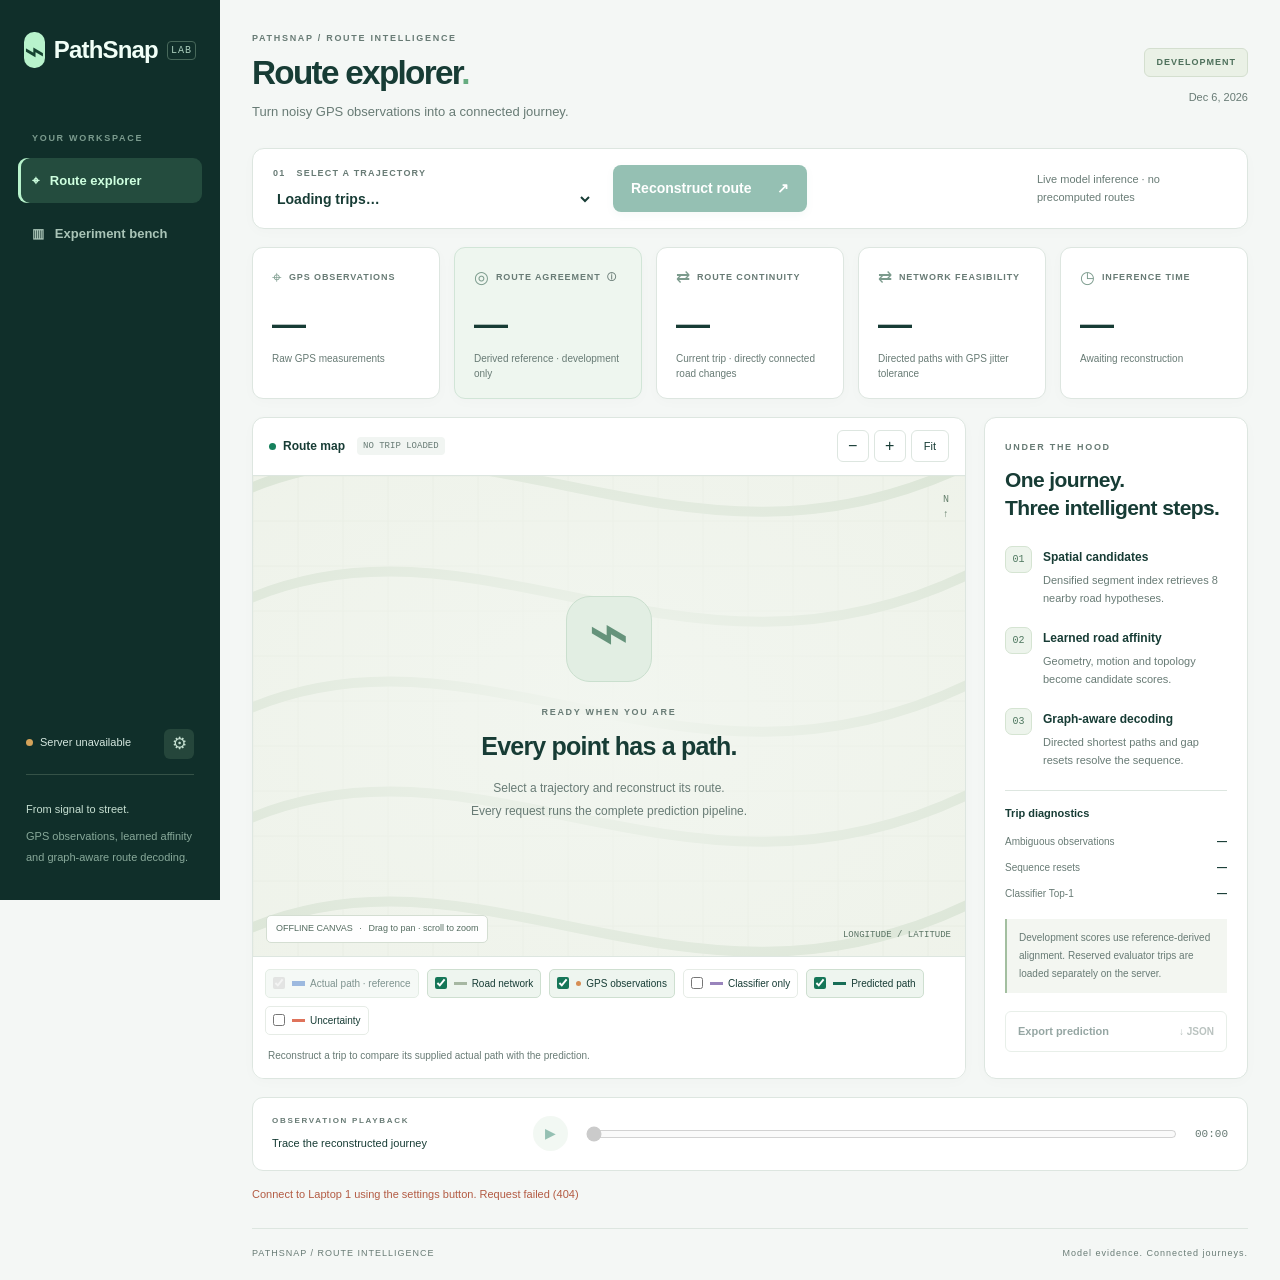
==== commit 25b568b1: "Add complete deliverables answers and route continuity display" ====
--- a/ui/index.html
+++ b/ui/index.html
@@ -76,6 +76,13 @@
             >
           </article>
           <article>
+            <label
+              title="Consecutive distinct predicted road segments that share a directed endpoint. This metric does not require a reference route."
+              ><span class="metric-icon">⇄</span> ROUTE CONTINUITY</label
+            ><strong id="routeContinuity">—</strong
+            ><small>Current trip · directly connected road changes</small>
+          </article>
+          <article>
             <label><span class="metric-icon">⇄</span> NETWORK FEASIBILITY</label
             ><strong id="continuity">—</strong
             ><small>Directed paths with GPS jitter tolerance</small>
@@ -275,7 +282,8 @@
           <p class="notice">
             Decoder settings are selected on the ten permitted student-test
             trips. These development scores are optimistic; reserved evaluator
-            performance remains unmeasured.
+            scoring remains unverified. These bench results use student-test
+            development trips.
           </p>
         </div>
       </section>
--- a/ui/style.css
+++ b/ui/style.css
@@ -274,7 +274,7 @@
 }
 .metrics {
   display: grid;
-  grid-template-columns: repeat(4, minmax(0, 1fr));
+  grid-template-columns: repeat(5, minmax(0, 1fr));
   gap: 14px;
   margin: 18px 0;
 }
@@ -1284,3 +1284,20 @@
   opacity: 0.55;
   cursor: default;
 }
+.ablation-continuity {
+  border-top: 1px solid #d4e2d5;
+  margin-top: 10px;
+  padding-top: 8px;
+  color: #315f4b !important;
+  font-weight: 600;
+}
+@media (min-width: 761px) and (max-width: 1000px) {
+  .metrics {
+    grid-template-columns: repeat(3, minmax(0, 1fr));
+  }
+}
+@media (max-width: 760px) {
+  .metrics article:last-child {
+    grid-column: 1/-1;
+  }
+}
